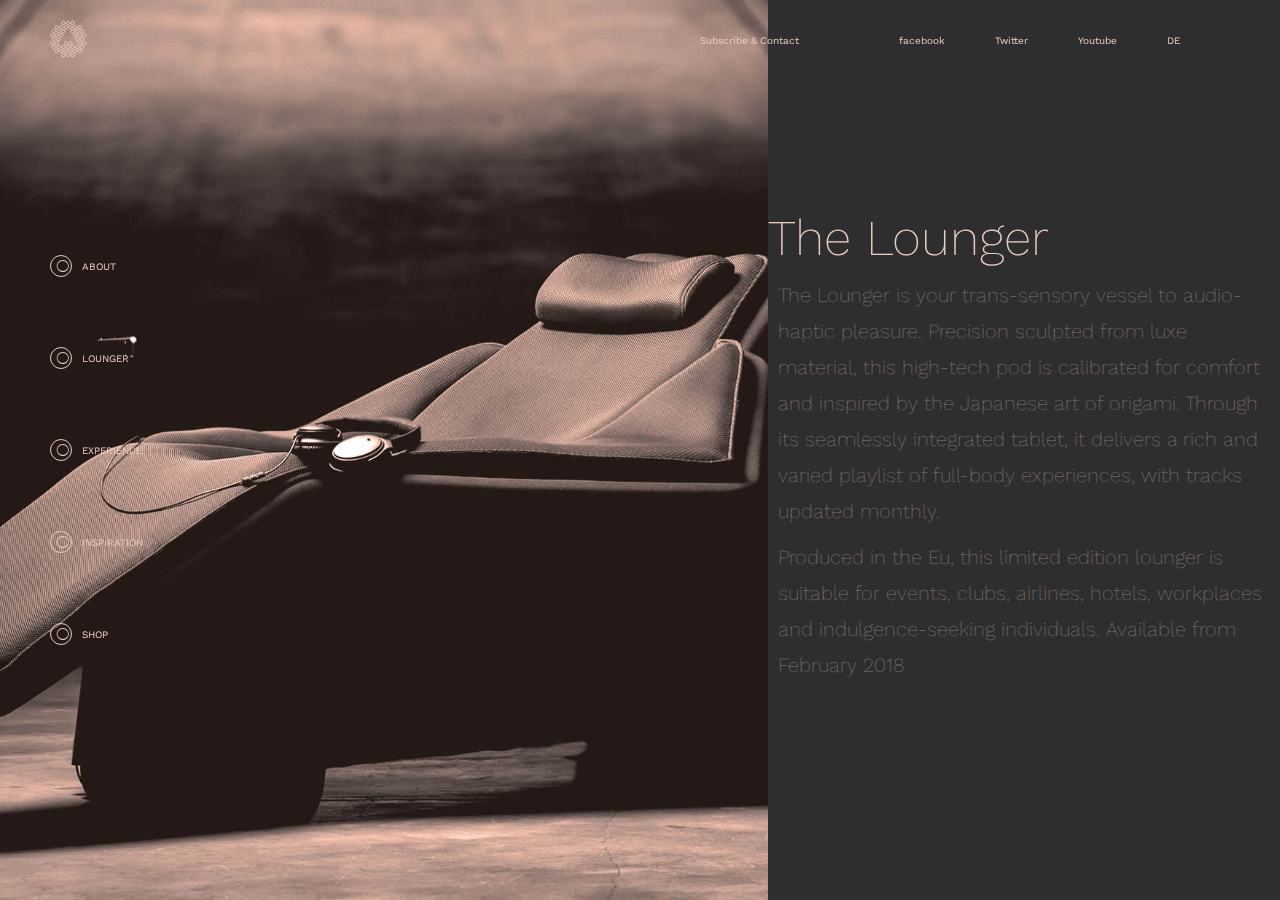
==== inspiration.html @ 311a49f7 "firstUpload" ====
<!DOCTYPE html>
<html lang="en">

<head>
    <meta charset="UTF-8">
    <meta http-equiv="X-UA-Compatible" content="IE=edge">
    <meta name="viewport" content="width=device-width, initial-scale=1.0">
    <title>Lounger</title>
    <link rel="stylesheet" href="assets/css/style.css">
</head>

<body>
    <header>
        <section id="social">
            <div><img src="assets/img/logo.svg" alt="logoImg"></div>
            <ul class="headerList">
                <li class="headerItem"><a href="#">Subscribe & Contact</a></li>
                <li class="headerItem">
                <li><a href="#">facebook</a></li>
                <li><a href="#">Twitter</a></li>
                <li><a href="#">Youtube</a></li>
                </li>
                <li class="headerItem"><a href="#">DE</a></li>
            </ul>
        </section>
    </header>

    <main>
        <aside id="navigation">
            <nav>
                <ul>
                    <li class="navMenu">
                        <div></div><a href="index.html">ABOUT</a>
                    </li>
                    <li class="navMenu">
                        <div></div><a href="lounger.html">LOUNGER</a>
                    </li>
                    <li class="navMenu">
                        <div></div><a href="experience.html">EXPERIENCE</a>
                    </li>
                    <li class="navMenu">
                        <div></div><a href="inspiration.html">INSPIRATION</a>
                    </li>
                    <li class="navMenu">
                        <div></div><a href="shop.html">SHOP</a>
                    </li>
                </ul>
            </nav>
        </aside>
        <section id="grid">
            <div class="grid-left-lounger"></div>
            <div class="grid-right-lounger">
                <article>
                    <h1>The Lounger</h1>
                    <p class="standardArticle">The Lounger is your trans-sensory vessel to audio-haptic pleasure.
                        Precision sculpted from luxe
                        material, this high-tech pod is calibrated for comfort and inspired by the Japanese art of
                        origami. Through its seamlessly integrated tablet, it delivers a rich and varied playlist of
                        full-body experiences, with tracks updated monthly.</p>
                    <p class="standardArticle"> Produced in the Eu, this limited edition lounger is suitable for events,
                        clubs, airlines,
                        hotels, workplaces and indulgence-seeking individuals. Available from February 2018</p>
                </article>
            </div>
        </section>
    </main>

    <footer>
    </footer>

    <script src="assets/js/main.js"></script>
</body>

</html>
---- assets/css/style.css ----
@charset "UTF-8";
@import url("https://fonts.googleapis.com/css2?family=Work+Sans:wght@100;200;400;500;600;700;800&display=swap");
* {
  margin: 0;
  padding: 0;
  box-sizing: border-box;
  scroll-behavior: smooth;
}

html {
  font-size: 62.5%;
  font-family: "Work Sans", sans-serif;
  color: #ebccc2;
}

body {
  background-color: #2e2e2e;
}

.wrapper {
  width: 90%;
  margin: 0 auto;
}

a {
  color: #ebccc2;
  text-decoration: none;
}

h1 {
  font-size: 5rem;
  font-weight: 200;
}

.article {
  top: 50%;
}

.standardArticle {
  font-size: 2rem;
  color: #867772;
  font-weight: 200;
  line-height: 1.8;
  margin: 10px;
}

#social {
  position: fixed;
  display: flex;
  justify-content: center;
  align-items: center;
  flex-wrap: wrap;
  width: 100%;
  justify-content: space-between;
  padding: 20px 100px 0 50px;
}
#social ul {
  list-style: none;
  display: flex;
  justify-content: center;
  align-items: center;
  flex-wrap: wrap;
  justify-content: space-evenly;
  gap: 50px;
}

#navigation {
  position: fixed;
  top: 50%;
  transform: translateY(-50%);
}

.navMenu {
  display: flex;
  flex-direction: row;
  align-items: center;
  gap: 10px;
  padding: 35px 0px 35px 50px;
  list-style: none;
}
.navMenu div {
  position: relative;
  padding: 10px 10px;
  border: 1px solid #ebccc2;
  border-radius: 50%;
}
.navMenu div::before {
  position: absolute;
  content: "⃝";
  top: 50%;
  left: calc(50% + 4px);
  transform: translate(-50%, -50%);
  background-color: #ebccc2;
}

.navMenu:hover div {
  color: #fff;
}

.navMenu:hover a {
  color: #fff;
}

.slogan {
  padding-left: 25%;
  padding-top: 10%;
  padding-bottom: 10%;
  font-size: 5rem;
  font-weight: 300;
}

#greatMan {
  padding: 3%;
}

.fullImg {
  width: 100%;
  margin: 0 auto;
}

#indexGrid {
  display: grid;
  grid-template-columns: 1fr 1fr;
  justify-content: center;
  align-items: center;
  width: 90%;
  margin: 0 auto;
}
#indexGrid div {
  width: 100%;
  margin: 15vh 0;
}
#indexGrid div img {
  width: 70%;
}

#grid {
  display: grid;
  grid-template-columns: 1.5fr 1fr;
  align-items: center;
}

.grid-left-lounger {
  background: url(../img/section-voyager.jpg);
  background-size: cover;
  background-repeat: no-repeat;
  background-position: center;
  height: 100vh;
}

.grid-right-lounger {
  background-color: #2e2e2e;
}

#grid {
  display: grid;
  grid-template-columns: 1.5fr 1fr;
  align-items: center;
}

.grid-left-experience {
  background: url(../img/section-experience-1.jpg);
  background-size: cover;
  background-repeat: no-repeat;
  background-position: center;
  height: 100vh;
}

.grid-right-experience {
  background-color: #2e2e2e;
}

#grid {
  display: grid;
  grid-template-columns: 1.5fr 1fr;
  align-items: center;
}

.grid-left-shop {
  background: url(../img/section-composition4.jpg);
  background-size: cover;
  background-repeat: no-repeat;
  background-position: center;
  height: 100vh;
}

.grid-right-shop {
  background-color: #2e2e2e;
}

/*# sourceMappingURL=style.css.map */
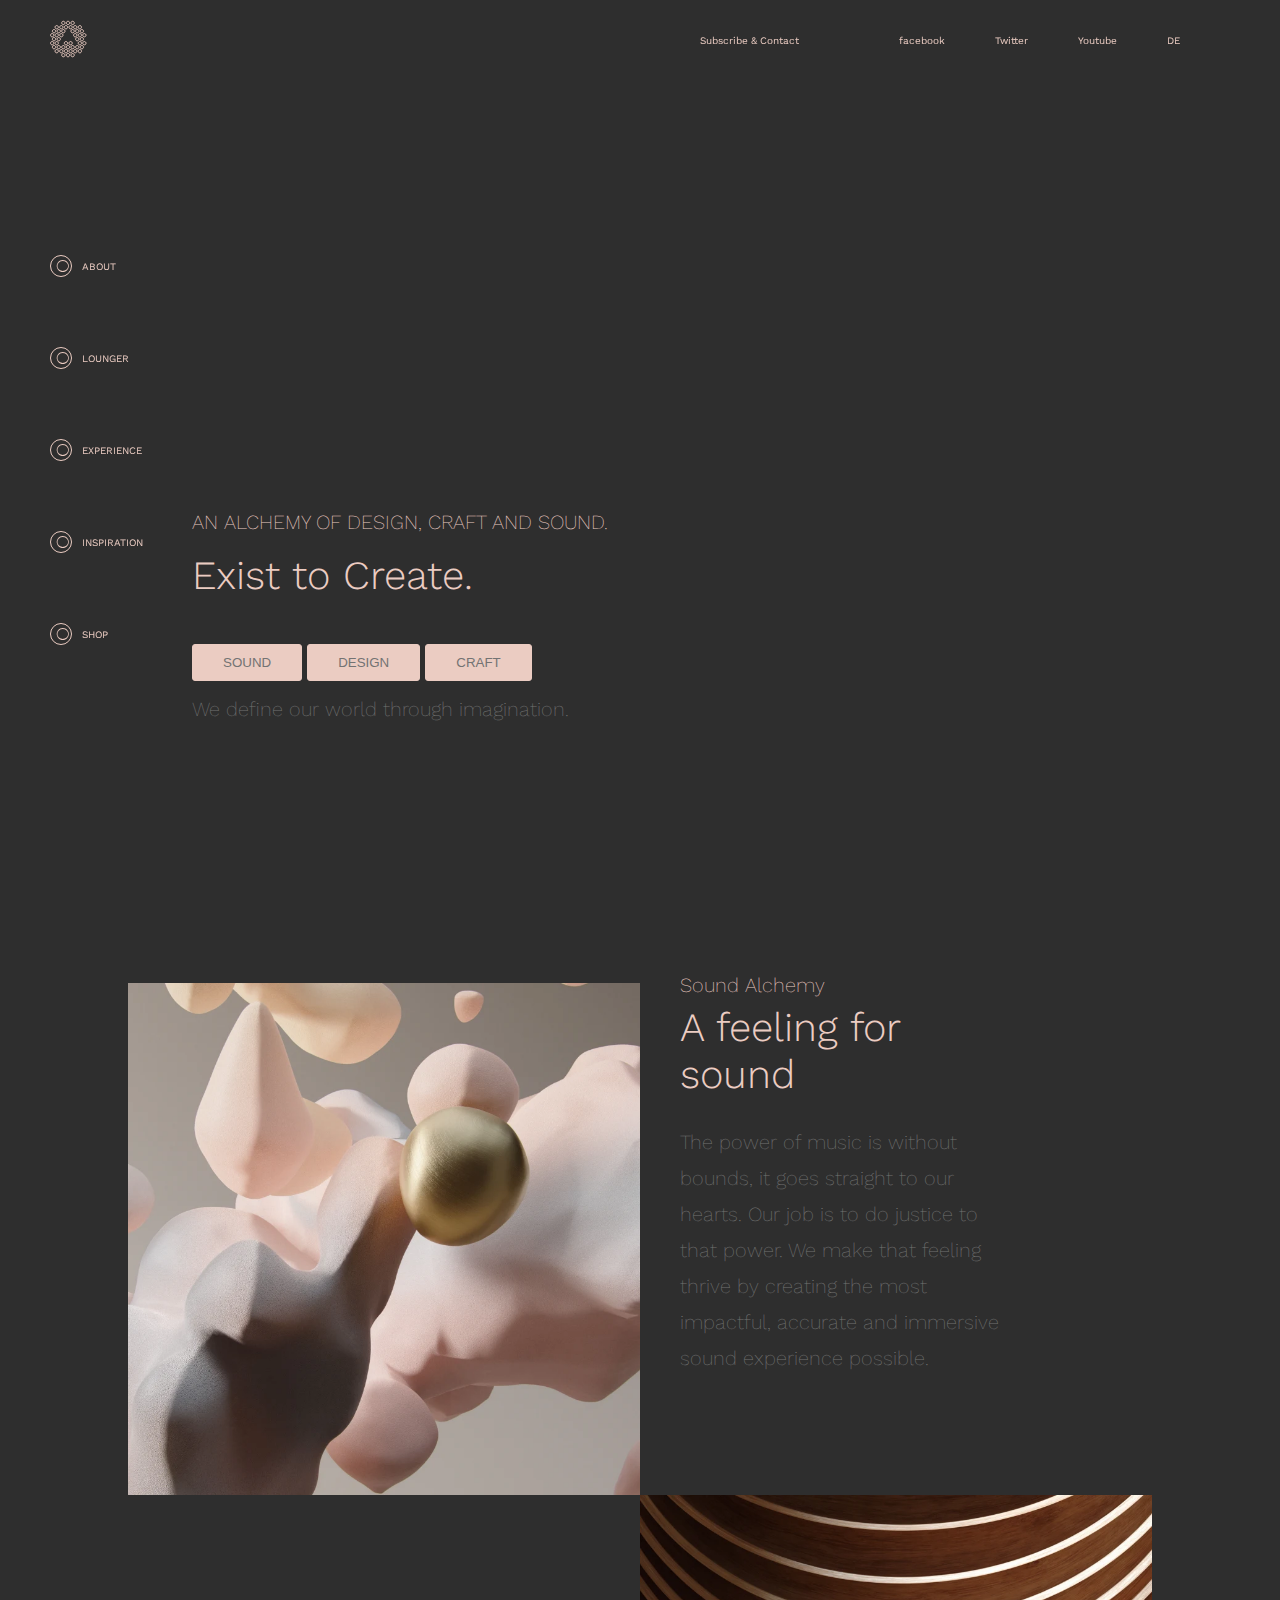
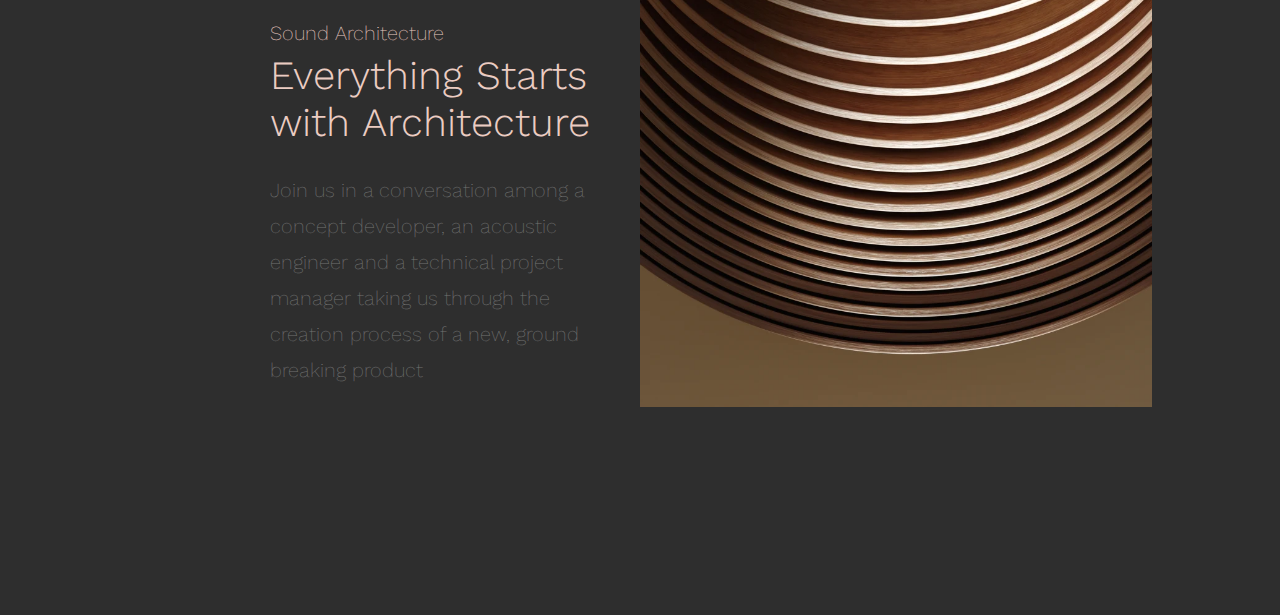
==== commit 1ff5344d: "Step2" ====
--- a/inspiration.html
+++ b/inspiration.html
@@ -5,7 +5,7 @@
     <meta charset="UTF-8">
     <meta http-equiv="X-UA-Compatible" content="IE=edge">
     <meta name="viewport" content="width=device-width, initial-scale=1.0">
-    <title>Lounger</title>
+    <title>Inspiration</title>
     <link rel="stylesheet" href="assets/css/style.css">
 </head>
 
@@ -14,7 +14,7 @@
         <section id="social">
             <div><img src="assets/img/logo.svg" alt="logoImg"></div>
             <ul class="headerList">
-                <li class="headerItem"><a href="#">Subscribe & Contact</a></li>
+                <li class="headerItem"><a href="subscribe">Subscribe & Contact</a></li>
                 <li class="headerItem">
                 <li><a href="#">facebook</a></li>
                 <li><a href="#">Twitter</a></li>
@@ -47,21 +47,43 @@
                 </ul>
             </nav>
         </aside>
-        <section id="grid">
-            <div class="grid-left-lounger"></div>
-            <div class="grid-right-lounger">
-                <article>
-                    <h1>The Lounger</h1>
-                    <p class="standardArticle">The Lounger is your trans-sensory vessel to audio-haptic pleasure.
-                        Precision sculpted from luxe
-                        material, this high-tech pod is calibrated for comfort and inspired by the Japanese art of
-                        origami. Through its seamlessly integrated tablet, it delivers a rich and varied playlist of
-                        full-body experiences, with tracks updated monthly.</p>
-                    <p class="standardArticle"> Produced in the Eu, this limited edition lounger is suitable for events,
-                        clubs, airlines,
-                        hotels, workplaces and indulgence-seeking individuals. Available from February 2018</p>
+        <section>
+            <div class="video">
+                <video src="assets/img/Magical_Home.mp4" autoplay loop muted></video>
+            </div>
+        </section>
+        <section>
+            <div class="exist">
+                <h2>AN ALCHEMY OF DESIGN, CRAFT AND SOUND.</h2>
+                <h1>Exist to Create.</h1>
+                <button class="button">SOUND</button><button class="button">DESIGN</button><button
+                    class="button">CRAFT</button>
+                <p class="standardArticle">We define our world through imagination.</p>
+            </div>
+        </section>
+        <section id="gridInspiration">
+            <div class="grid-image-inspiration-top"></div>
+            <div class="grid-article-inspiration-right">
+                <article class="articleBlock">
+                    <h2>Sound Alchemy</h2>
+                    <h1>A feeling for sound</h1>
+                    <p class="standardArticle">The power of music is without bounds, it goes straight to our hearts. Our
+                        job is to do justice to that power. We make that feeling thrive by creating the most impactful,
+                        accurate and immersive sound experience possible.</p>
                 </article>
             </div>
+            <div class="grid-article-inspiration-left">
+                <article class="articleBlock">
+                    <h2>Sound Architecture</h2>
+                    <h1>Everything Starts with Architecture</h1>
+                    <p class="standardArticle">Join us in a conversation among a concept developer, an acoustic engineer
+                        and a technical project manager taking us through the creation process of a new, ground breaking
+                        product</p>
+                </article>
+            </div>
+            <div class="grid-image-inspiration-bottom"></div>
+        </section>
+
         </section>
     </main>
 
--- a/assets/css/style.css
+++ b/assets/css/style.css
@@ -28,8 +28,15 @@
 }
 
 h1 {
-  font-size: 5rem;
+  font-size: 4rem;
+  font-weight: 300;
+  padding: 0 0 5%;
+}
+
+h2 {
+  font-size: 2rem;
   font-weight: 200;
+  padding: 0 0 2%;
 }
 
 .article {
@@ -38,10 +45,27 @@
 
 .standardArticle {
   font-size: 2rem;
-  color: #867772;
+  color: rgb(115, 115, 115);
   font-weight: 200;
   line-height: 1.8;
-  margin: 10px;
+  margin: 10px 0;
+}
+
+.articleBlock {
+  width: 100%;
+}
+
+article {
+  padding: 40px;
+}
+
+.button {
+  background-color: #2e2e2e;
+  color: rgb(115, 115, 115);
+  border: 1px solid #ebccc2;
+  padding: 10px 30px;
+  margin: 0 5px 0 0;
+  border-radius: 3px;
 }
 
 #social {
@@ -136,7 +160,7 @@
 
 #grid {
   display: grid;
-  grid-template-columns: 1.5fr 1fr;
+  grid-template-columns: 1.25fr 1fr;
   align-items: center;
 }
 
@@ -154,7 +178,7 @@
 
 #grid {
   display: grid;
-  grid-template-columns: 1.5fr 1fr;
+  grid-template-columns: 1.25fr 1fr;
   align-items: center;
 }
 
@@ -172,7 +196,7 @@
 
 #grid {
   display: grid;
-  grid-template-columns: 1.5fr 1fr;
+  grid-template-columns: 1.25fr 1fr;
   align-items: center;
 }
 
@@ -186,6 +210,135 @@
 
 .grid-right-shop {
   background-color: #2e2e2e;
+  text-align: center;
+}
+
+.button {
+  background-color: #ebccc2;
+}
+
+.video {
+  display: flex;
+}
+.video video {
+  width: 60%;
+  margin: 20vh auto;
+}
+
+.exist {
+  padding: 0 15% 10%;
+}
+
+#gridInspiration {
+  display: grid;
+  grid-template-columns: 1fr 1fr;
+  grid-template-rows: 1fr 1fr;
+  justify-content: center;
+  align-items: center;
+  margin: 0 auto 10vh;
+  width: 80vw;
+}
+
+.grid-image-inspiration-top {
+  width: 100%;
+  background: url(../img/ETC_6.webp);
+  background-size: contain;
+  background-repeat: no-repeat;
+  background-position: bottom right;
+  height: 70vh;
+}
+
+.grid-image-inspiration-bottom {
+  width: 100%;
+  background: url(../img/ETC_5.webp);
+  background-size: contain;
+  background-repeat: no-repeat;
+  background-position: top left;
+  height: 70vh;
+}
+
+.grid-article-inspiration-right {
+  width: 80%;
+  background-color: #2e2e2e;
+}
+
+.grid-article-inspiration-left {
+  width: 80%;
+  justify-self: right;
+  background-color: #2e2e2e;
+}
+
+.subscribe {
+  display: flex;
+  justify-content: center;
+  align-items: center;
+  flex-wrap: wrap;
+  flex-direction: column;
+  height: 100vh;
+}
+.subscribe form {
+  display: flex;
+  flex-direction: column;
+  font-size: 3rem;
+}
+.subscribe form input:first-of-type {
+  width: 40vw;
+  padding: 10px 30px;
+}
+.subscribe form input:last-of-type {
+  width: 10vw;
+  padding: 10px 30px;
+  margin: 15vw;
+}
+
+@media only screen and (max-width: 576px) {
+  #navigation {
+    display: none;
+  }
+
+  #social {
+    margin: 0 0 10%;
+  }
+  #social ul {
+    gap: 15px;
+  }
+
+  .slogan {
+    padding: 10vh 0 5vh;
+    text-align: center;
+  }
+
+  #greatMan {
+    padding: 0%;
+  }
+
+  .fullImg {
+    width: 100%;
+    margin: 0 auto;
+  }
+
+  .article {
+    text-align: center;
+  }
+
+  #indexGrid {
+    display: flex;
+    flex-direction: column-reverse;
+    width: 100%;
+    padding: 0;
+    margin: 0 auto;
+  }
+  #indexGrid div {
+    width: 100%;
+    margin: 2vh;
+  }
+  #indexGrid div img {
+    width: 100%;
+  }
+
+  #grid {
+    display: block;
+  }
 }
 
 /*# sourceMappingURL=style.css.map */
